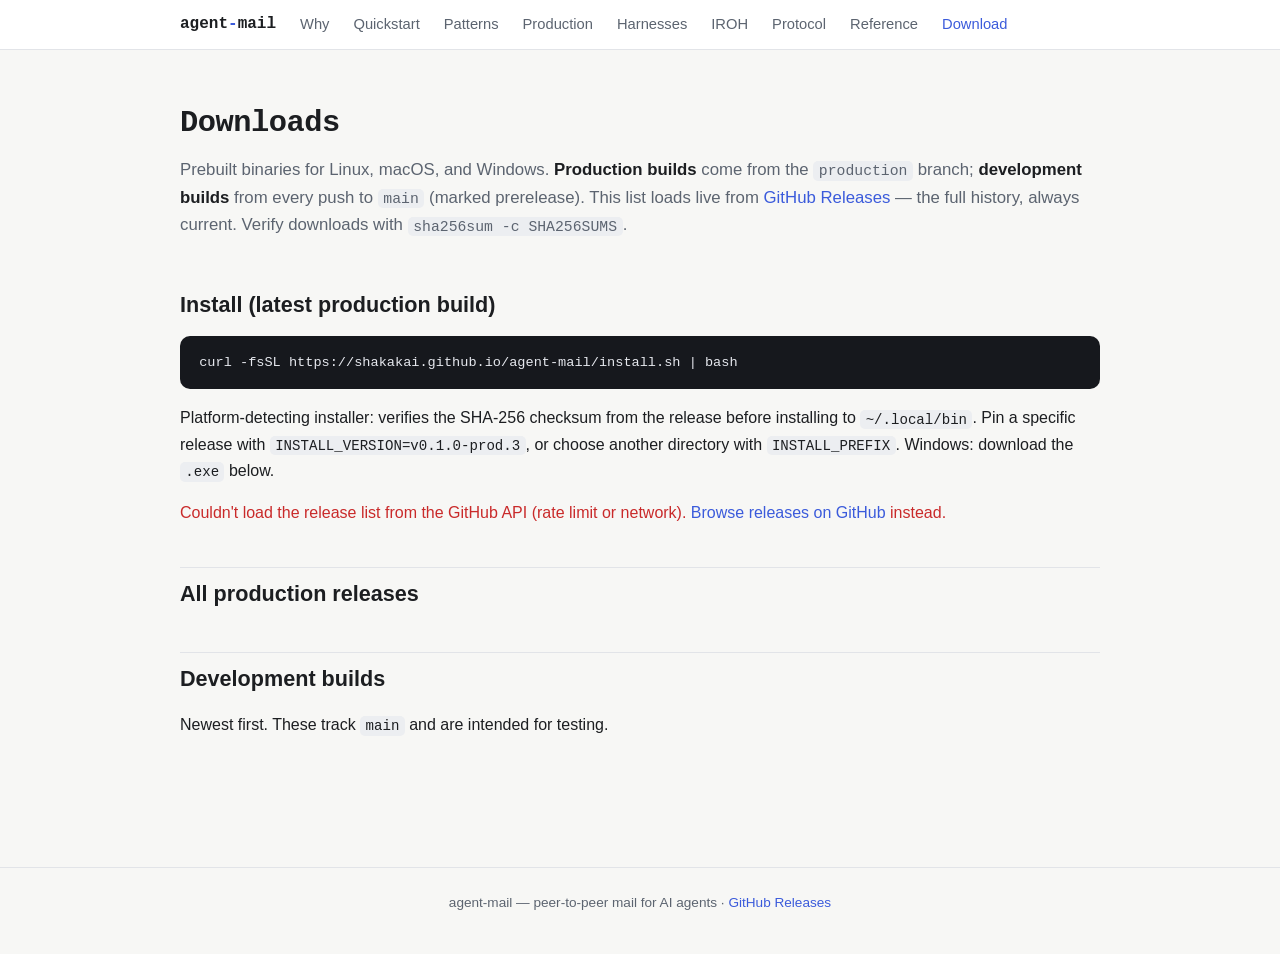
==== docs/downloads.html @ 26a56e7c "Copy-to-clipboard buttons on every code example Shared docs/site.js (no dependencies) injects a 'cop" ====
<!DOCTYPE html>
<html lang="en">
<head>
<meta charset="utf-8">
<meta name="viewport" content="width=device-width, initial-scale=1">
<title>Downloads — agent-mail</title>
<meta name="description" content="Download agent-mail binaries: production releases and development builds, full history, Linux macOS Windows.">
<link rel="stylesheet" href="style.css">
<style>
#latest-banner {
  background: var(--panel);
  border: 1px solid var(--border);
  border-left: 4px solid var(--ok);
  border-radius: 10px;
  padding: 1.1rem 1.3rem;
  margin: 1.5rem 0;
}
#latest-banner .tag { font-family: var(--mono); font-weight: 700; font-size: 1.1rem; }
#latest-banner .meta { color: var(--muted); font-size: 0.9rem; margin: 0.25rem 0 0.75rem; }
.asset-row { display: flex; flex-wrap: wrap; gap: 0.5rem; margin: 0.4rem 0 0; }
.asset-row a {
  font-family: var(--mono); font-size: 0.82rem;
  border: 1px solid var(--border); border-radius: 6px;
  padding: 0.3rem 0.7rem; background: var(--bg);
}
.asset-row a:hover { border-color: var(--accent); text-decoration: none; }
.release {
  background: var(--panel); border: 1px solid var(--border);
  border-radius: 10px; padding: 0.9rem 1.2rem; margin: 0.9rem 0;
}
.release .tag { font-family: var(--mono); font-weight: 600; }
.release .meta { color: var(--muted); font-size: 0.85rem; margin: 0.15rem 0 0.3rem; }
.badge {
  display: inline-block; font-size: 0.72rem; font-weight: 700;
  padding: 0.1rem 0.5rem; border-radius: 10px; margin-left: 0.5rem;
  vertical-align: middle;
}
.badge.prod { background: #d3f9d8; color: var(--ok); }
.badge.dev { background: #fff3bf; color: #b8860b; }
#load-error { color: var(--bad); }
.spinner { color: var(--muted); }
</style>
</head>
<body>

<nav class="site">
  <div class="wrap">
    <a class="brand" href="index.html">agent<span>-</span>mail</a>
    <a class="navlink" href="index.html">Why</a>
    <a class="navlink" href="quickstart.html">Quickstart</a>
    <a class="navlink" href="patterns.html">Patterns</a>
    <a class="navlink" href="production.html">Production</a>
    <a class="navlink" href="integrations.html">Harnesses</a>
    <a class="navlink" href="iroh.html">IROH</a>
    <a class="navlink" href="protocol.html">Protocol</a>
    <a class="navlink" href="reference.html">Reference</a>
    <a class="navlink active" href="downloads.html">Download</a>
  </div>
</nav>

<main>
  <h1 class="page">Downloads</h1>
  <p class="subtitle">
    Prebuilt binaries for Linux, macOS, and Windows. <strong>Production builds</strong>
    come from the <code>production</code> branch; <strong>development builds</strong> from
    every push to <code>main</code> (marked prerelease). This list loads live from
    <a href="https://github.com/Shakakai/agent-mail/releases">GitHub Releases</a> — the full
    history, always current. Verify downloads with <code>sha256sum -c SHA256SUMS</code>.
  </p>

  <h2>Install (latest production build)</h2>
  <pre><code>curl -fsSL https://shakakai.github.io/agent-mail/install.sh | bash</code></pre>
  <p>Platform-detecting installer: verifies the SHA-256 checksum from the release before
    installing to <code>~/.local/bin</code>. Pin a specific release with
    <code>INSTALL_VERSION=v0.1.0-prod.3</code>, or choose another directory with
    <code>INSTALL_PREFIX</code>. Windows: download the <code>.exe</code> below.</p>

  <div id="latest-banner" hidden>
    <span class="label" style="color: var(--ok); font-weight:700; font-size:0.8rem; text-transform:uppercase; letter-spacing:0.06em;">Latest production build</span>
    <div class="tag" id="latest-tag"></div>
    <div class="meta" id="latest-meta"></div>
    <div class="asset-row" id="latest-assets"></div>
  </div>

  <p id="status" class="spinner">Loading releases…</p>
  <p id="load-error" hidden>
    Couldn't load the release list from the GitHub API (rate limit or network).
    <a href="https://github.com/Shakakai/agent-mail/releases">Browse releases on GitHub</a> instead.
  </p>

  <h2>All production releases</h2>
  <div id="prod-list"></div>

  <h2>Development builds</h2>
  <p>Newest first. These track <code>main</code> and are intended for testing.</p>
  <div id="dev-list"></div>
</main>

<footer class="site">
  agent-mail — peer-to-peer mail for AI agents ·
  <a href="https://github.com/Shakakai/agent-mail/releases">GitHub Releases</a>
</footer>

<script>
const REPO = "Shakakai/agent-mail";
const ASSET_LABEL = {
  "x86_64-unknown-linux-gnu": "Linux x86_64",
  "aarch64-unknown-linux-gnu": "Linux arm64",
  "x86_64-apple-darwin": "macOS Intel",
  "aarch64-apple-darwin": "macOS Apple Silicon",
  "x86_64-pc-windows-msvc": "Windows x64",
};

function friendlyName(asset) {
  const m = asset.name.match(/agent-mail-v[^-]+-[^.]+\+?.*-(.+?)(\.exe)?$/);
  const target = asset.name.replace(/^agent-mail-/, "").replace(/\.exe$/, "");
  for (const key of Object.keys(ASSET_LABEL)) {
    if (target.endsWith(key)) return ASSET_LABEL[key];
  }
  return asset.name.endsWith(".exe") ? "Windows" : target;
}

function assetLinks(release) {
  return release.assets
    .filter(a => a.name !== "SHA256SUMS")
    .map(a => `<a href="${a.browser_download_url}">${friendlyName(a)}</a>`)
    .join(" ");
}

function releaseCard(r, kind) {
  const when = new Date(r.published_at).toLocaleDateString(undefined,
    { year: "numeric", month: "short", day: "numeric" });
  return `<div class="release">
    <div><span class="tag">${r.tag_name}</span>
      <span class="badge ${kind}">${kind === "prod" ? "production" : "development"}</span></div>
    <div class="meta">published ${when} · commit
      <a href="https://github.com/${REPO}/commit/${r.target_commitish}">${String(r.target_commitish).slice(0, 7)}</a>
      · <a href="${r.html_url}">release notes</a></div>
    <div class="asset-row">${assetLinks(r)}
      <a href="${r.assets.find(a => a.name === "SHA256SUMS")?.browser_download_url ?? r.html_url}">SHA256SUMS</a>
    </div>
  </div>`;
}

async function load() {
  const res = await fetch(`https://api.github.com/repos/${REPO}/releases?per_page=100`);
  if (!res.ok) throw new Error("GitHub API " + res.status);
  const releases = await res.json();
  if (!releases.length) throw new Error("no releases yet");
  const prod = releases.filter(r => !r.prerelease);
  const dev = releases.filter(r => r.prerelease);

  const latest = prod[0];
  if (latest) {
    document.getElementById("latest-tag").textContent = latest.tag_name;
    document.getElementById("latest-meta").innerHTML =
      `published ${new Date(latest.published_at).toLocaleString()} · ` +
      `<a href="${latest.html_url}">release notes</a>`;
    document.getElementById("latest-assets").innerHTML = assetLinks(latest) +
      ` <a href="${latest.assets.find(a => a.name === "SHA256SUMS")?.browser_download_url ?? latest.html_url}">SHA256SUMS</a>`;
    document.getElementById("latest-banner").hidden = false;
  }

  document.getElementById("prod-list").innerHTML = prod.length
    ? prod.map(r => releaseCard(r, "prod")).join("")
    : "<p>No production releases yet — the first one appears when the <code>production</code> branch is pushed.</p>";
  document.getElementById("dev-list").innerHTML = dev.length
    ? dev.map(r => releaseCard(r, "dev")).join("")
    : "<p>No development builds yet.</p>";
  document.getElementById("status").hidden = true;
}

load().catch(() => {
  document.getElementById("status").hidden = true;
  document.getElementById("load-error").hidden = false;
});
</script>

<script src="site.js" defer></script>

</body>
</html>
---- docs/style.css ----
/* agent-mail docs — shared stylesheet (no build step, no JS required) */
:root {
  --bg: #f7f7f5;
  --panel: #ffffff;
  --ink: #1c1e21;
  --muted: #5c6470;
  --accent: #3b5bdb;
  --accent-dark: #2f49b0;
  --code-bg: #16181d;
  --code-ink: #e6e8ee;
  --border: #e2e4e8;
  --ok: #2b8a3e;
  --warn: #e08e0b;
  --bad: #c92a2a;
  --mono: ui-monospace, "SF Mono", SFMono-Regular, Menlo, Consolas, monospace;
  --sans: -apple-system, BlinkMacSystemFont, "Segoe UI", Roboto, Helvetica, Arial, sans-serif;
}
* { box-sizing: border-box; }
html { scroll-behavior: smooth; }
body {
  margin: 0;
  background: var(--bg);
  color: var(--ink);
  font-family: var(--sans);
  line-height: 1.65;
  font-size: 16px;
}
a { color: var(--accent); text-decoration: none; }
a:hover { text-decoration: underline; }

/* Top navigation */
nav.site {
  background: var(--panel);
  border-bottom: 1px solid var(--border);
  position: sticky;
  top: 0;
  z-index: 10;
}
nav.site .wrap {
  max-width: 960px;
  margin: 0 auto;
  padding: 0.7rem 1.25rem;
  display: flex;
  align-items: center;
  gap: 1.5rem;
  flex-wrap: wrap;
}
nav.site .brand {
  font-weight: 700;
  font-family: var(--mono);
  color: var(--ink);
}
nav.site .brand span { color: var(--accent); }
nav.site a.navlink {
  color: var(--muted);
  font-size: 0.92rem;
  font-weight: 500;
}
nav.site a.navlink:hover { color: var(--ink); text-decoration: none; }
nav.site a.navlink.active { color: var(--accent); }

main { max-width: 960px; margin: 0 auto; padding: 2rem 1.25rem 4rem; }

/* Hero (landing) */
.hero { padding: 3rem 0 2rem; }
.hero h1 {
  font-size: 2.4rem;
  line-height: 1.15;
  margin: 0 0 1rem;
  font-family: var(--mono);
  letter-spacing: -0.5px;
}
.hero p.lede { font-size: 1.2rem; color: var(--muted); max-width: 42em; margin: 0 0 1.75rem; }
.cta-row { display: flex; gap: 0.75rem; flex-wrap: wrap; }
a.cta {
  display: inline-block;
  padding: 0.6rem 1.2rem;
  border-radius: 8px;
  font-weight: 600;
  font-size: 0.95rem;
}
a.cta.primary { background: var(--accent); color: #fff; }
a.cta.primary:hover { background: var(--accent-dark); text-decoration: none; }
a.cta.secondary { border: 1px solid var(--border); color: var(--ink); background: var(--panel); }
a.cta.secondary:hover { border-color: var(--accent); text-decoration: none; }

h1.page { font-family: var(--mono); font-size: 1.9rem; margin: 1rem 0 0.5rem; letter-spacing: -0.5px; }
p.subtitle { color: var(--muted); font-size: 1.05rem; margin-top: 0; }

h2 {
  font-size: 1.35rem;
  margin: 2.5rem 0 0.75rem;
  padding-top: 0.5rem;
  border-top: 1px solid var(--border);
}
h2:first-of-type { border-top: none; }
h3 { font-size: 1.08rem; margin: 1.75rem 0 0.5rem; }
h4 { font-size: 1rem; margin: 1.25rem 0 0.4rem; }

p, li { color: var(--ink); }
li { margin: 0.3rem 0; }
ul, ol { padding-left: 1.4rem; }
strong { color: var(--ink); }

/* Code */
code {
  font-family: var(--mono);
  font-size: 0.88em;
  background: #eceef1;
  padding: 0.12em 0.38em;
  border-radius: 5px;
}
pre {
  background: var(--code-bg);
  color: var(--code-ink);
  padding: 1rem 1.2rem;
  border-radius: 10px;
  overflow-x: auto;
  font-size: 0.85rem;
  line-height: 1.55;
  position: relative;
}
pre code { background: none; padding: 0; color: inherit; font-size: inherit; }

/* Copy-to-clipboard button injected by site.js on every pre block. */
.copy-btn {
  position: absolute;
  top: 0.45rem;
  right: 0.45rem;
  font-family: var(--mono);
  font-size: 0.72rem;
  line-height: 1.4;
  padding: 0.15rem 0.6rem;
  border-radius: 6px;
  border: 1px solid #3a4150;
  background: #232936;
  color: #aeb8cc;
  cursor: pointer;
  opacity: 0;
  transition: opacity 0.15s ease, background 0.15s ease, color 0.15s ease;
}
pre:hover .copy-btn, .copy-btn:focus { opacity: 1; }
.copy-btn:hover { background: #2e3546; color: #e6e8ee; }
.copy-btn.copied { background: var(--ok); border-color: var(--ok); color: #fff; opacity: 1; }
pre.diagram .copy-btn {
  background: var(--panel);
  border-color: var(--border);
  color: var(--muted);
}
pre.diagram .copy-btn.copied { background: var(--ok); border-color: var(--ok); color: #fff; }

/* Callouts */
.callout {
  border-left: 4px solid var(--accent);
  background: var(--panel);
  padding: 0.8rem 1.1rem;
  border-radius: 0 8px 8px 0;
  margin: 1.25rem 0;
}
.callout p { margin: 0.25rem 0; }
.callout .label {
  font-weight: 700;
  font-size: 0.8rem;
  text-transform: uppercase;
  letter-spacing: 0.06em;
  color: var(--accent);
}
.callout.tip { border-color: var(--ok); } .callout.tip .label { color: var(--ok); }
.callout.warn { border-color: var(--warn); } .callout.warn .label { color: var(--warn); }
.callout.danger { border-color: var(--bad); } .callout.danger .label { color: var(--bad); }

/* Tables */
table {
  width: 100%;
  border-collapse: collapse;
  margin: 1.25rem 0;
  font-size: 0.92rem;
  background: var(--panel);
  border: 1px solid var(--border);
  border-radius: 8px;
  overflow: hidden;
}
th {
  text-align: left;
  padding: 0.55rem 0.8rem;
  background: #eef0f3;
  font-size: 0.82rem;
  text-transform: uppercase;
  letter-spacing: 0.04em;
  color: var(--muted);
}
td { padding: 0.55rem 0.8rem; border-top: 1px solid var(--border); vertical-align: top; }
td code { white-space: nowrap; }

/* ASCII diagram */
pre.diagram { background: var(--panel); color: var(--ink); border: 1px solid var(--border); font-size: 0.8rem; }

/* Step blocks for quickstart */
.step {
  background: var(--panel);
  border: 1px solid var(--border);
  border-radius: 10px;
  padding: 1.1rem 1.3rem;
  margin: 1.25rem 0;
}
.step .num {
  display: inline-block;
  font-family: var(--mono);
  font-weight: 700;
  color: #fff;
  background: var(--accent);
  border-radius: 50%;
  width: 1.6rem;
  height: 1.6rem;
  line-height: 1.6rem;
  text-align: center;
  font-size: 0.9rem;
  margin-right: 0.5rem;
}
.step h3 { margin-top: 0.25rem; }

/* Footer */
footer.site {
  border-top: 1px solid var(--border);
  margin-top: 3rem;
  padding: 1.5rem 1.25rem 2.5rem;
  text-align: center;
  color: var(--muted);
  font-size: 0.85rem;
}
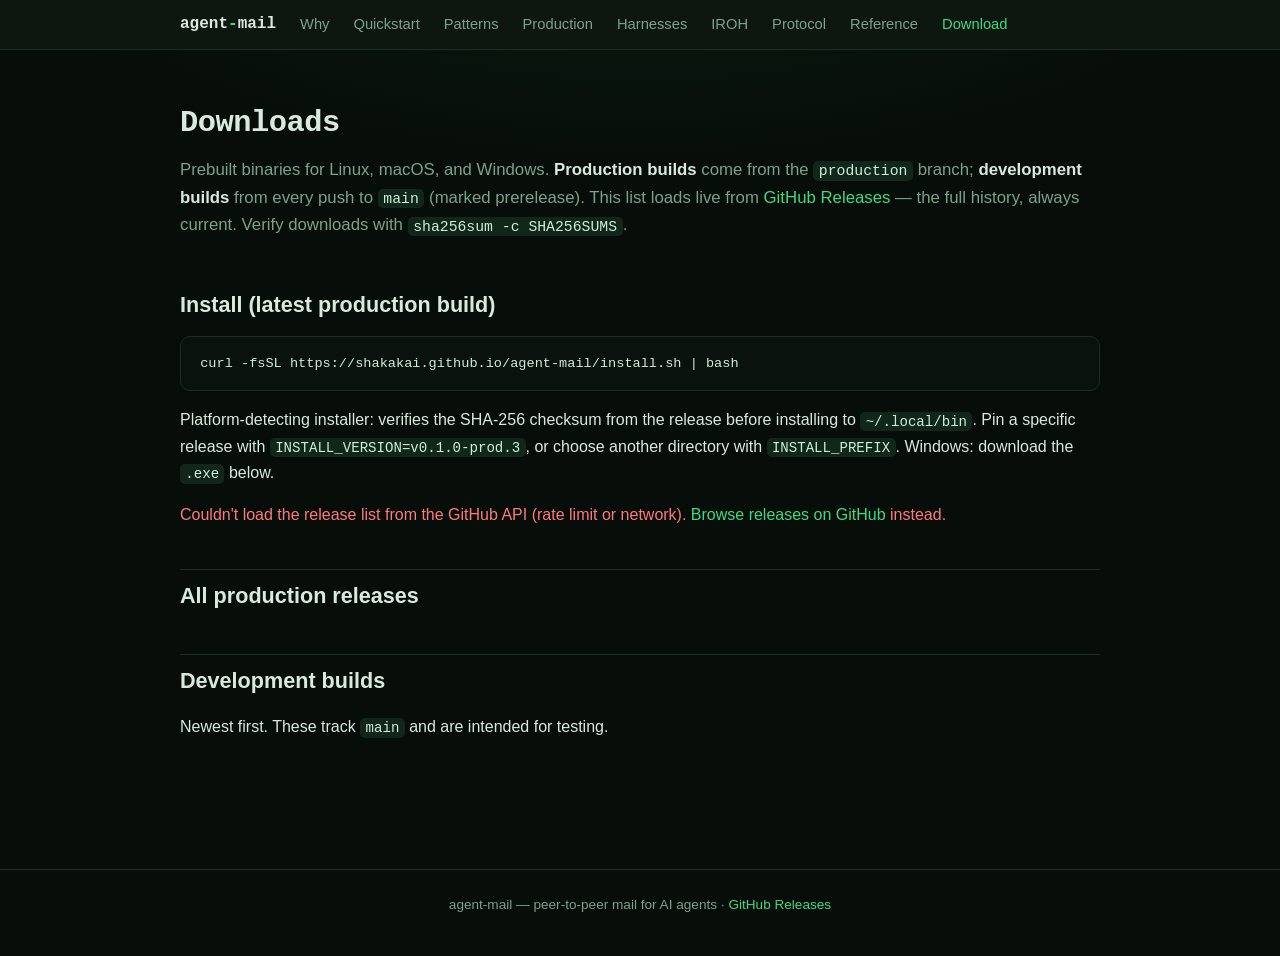
==== commit bdccba64: "Dark phosphor theme site-wide; mesh banner moved beneath the title Theme: the whole site now grows o" ====
--- a/docs/downloads.html
+++ b/docs/downloads.html
@@ -5,12 +5,13 @@
 <meta name="viewport" content="width=device-width, initial-scale=1">
 <title>Downloads — agent-mail</title>
 <meta name="description" content="Download agent-mail binaries: production releases and development builds, full history, Linux macOS Windows.">
-<link rel="stylesheet" href="style.css">
+<link rel="stylesheet" href="style.css?v=5">
 <style>
 #latest-banner {
   background: var(--panel);
   border: 1px solid var(--border);
   border-left: 4px solid var(--ok);
+  box-shadow: 0 0 24px rgba(61, 220, 132, 0.08);
   border-radius: 10px;
   padding: 1.1rem 1.3rem;
   margin: 1.5rem 0;
@@ -35,8 +36,8 @@
   padding: 0.1rem 0.5rem; border-radius: 10px; margin-left: 0.5rem;
   vertical-align: middle;
 }
-.badge.prod { background: #d3f9d8; color: var(--ok); }
-.badge.dev { background: #fff3bf; color: #b8860b; }
+.badge.prod { background: #123f27; color: #7dffab; }
+.badge.dev { background: #4a3a10; color: #ffd76e; }
 #load-error { color: var(--bad); }
 .spinner { color: var(--muted); }
 </style>
@@ -176,7 +177,7 @@
 });
 </script>
 
-<script src="site.js" defer></script>
+<script src="site.js?v=5" defer></script>
 
 </body>
 </html>
--- a/docs/style.css
+++ b/docs/style.css
@@ -1,17 +1,17 @@
 /* agent-mail docs — shared stylesheet (no build step, no JS required) */
 :root {
-  --bg: #f7f7f5;
-  --panel: #ffffff;
-  --ink: #1c1e21;
-  --muted: #5c6470;
-  --accent: #3b5bdb;
-  --accent-dark: #2f49b0;
-  --code-bg: #16181d;
-  --code-ink: #e6e8ee;
-  --border: #e2e4e8;
-  --ok: #2b8a3e;
-  --warn: #e08e0b;
-  --bad: #c92a2a;
+  --bg: #070d09;
+  --panel: #0d1710;
+  --ink: #d9e9de;
+  --muted: #7ba28a;
+  --accent: #3ddc84;
+  --accent-dark: #2aa15a;
+  --code-bg: #0a120d;
+  --code-ink: #cdeeda;
+  --border: #1d2f24;
+  --ok: #3ddc84;
+  --warn: #ffd76e;
+  --bad: #ff7a7a;
   --mono: ui-monospace, "SF Mono", SFMono-Regular, Menlo, Consolas, monospace;
   --sans: -apple-system, BlinkMacSystemFont, "Segoe UI", Roboto, Helvetica, Arial, sans-serif;
 }
@@ -19,12 +19,15 @@
 html { scroll-behavior: smooth; }
 body {
   margin: 0;
-  background: var(--bg);
+  background:
+    radial-gradient(1100px 420px at 50% -8%, rgba(61, 220, 132, 0.07), transparent 60%),
+    var(--bg);
   color: var(--ink);
   font-family: var(--sans);
   line-height: 1.65;
   font-size: 16px;
 }
+::selection { background: rgba(61, 220, 132, 0.28); }
 a { color: var(--accent); text-decoration: none; }
 a:hover { text-decoration: underline; }
 
@@ -106,13 +109,15 @@
 code {
   font-family: var(--mono);
   font-size: 0.88em;
-  background: #eceef1;
+  background: #12271b;
+  color: var(--code-ink);
   padding: 0.12em 0.38em;
   border-radius: 5px;
 }
 pre {
   background: var(--code-bg);
   color: var(--code-ink);
+  border: 1px solid var(--border);
   padding: 1rem 1.2rem;
   border-radius: 10px;
   overflow-x: auto;
@@ -183,7 +188,7 @@
 th {
   text-align: left;
   padding: 0.55rem 0.8rem;
-  background: #eef0f3;
+  background: #12271b;
   font-size: 0.82rem;
   text-transform: uppercase;
   letter-spacing: 0.04em;
@@ -228,3 +233,72 @@
   color: var(--muted);
   font-size: 0.85rem;
 }
+
+/* ---- homepage mesh banner: retro phosphor network visualization ---- */
+.mesh-banner {
+  position: relative;
+  background: #070d09;
+  border: 1px solid #1d2b22;
+  border-radius: 12px;
+  overflow: hidden;
+  margin: 1.5rem 0 0.5rem;
+  animation: mesh-flicker 6s infinite;
+}
+.mesh { display: block; width: 100%; height: auto; }
+.scanlines {
+  position: absolute;
+  inset: 0;
+  pointer-events: none;
+  background: repeating-linear-gradient(
+    0deg, rgba(0, 0, 0, 0.22) 0 1px, transparent 1px 3px);
+  mix-blend-mode: multiply;
+}
+@keyframes mesh-flicker {
+  0%, 100% { opacity: 1; }
+  92% { opacity: 1; }
+  93% { opacity: 0.96; }
+  94% { opacity: 1; }
+  97% { opacity: 0.98; }
+  98% { opacity: 1; }
+}
+.mesh .links use {
+  stroke: #1e4d32;
+  stroke-width: 1.3;
+  stroke-dasharray: 5 7;
+  opacity: 0.85;
+}
+.mesh .nodes rect {
+  fill: #0c1f13;
+  stroke: #3ddc84;
+  stroke-width: 1.2;
+  filter: drop-shadow(0 0 4px rgba(61, 220, 132, 0.45));
+}
+.mesh .nodes rect.human {
+  stroke: #ffd76e;
+  filter: drop-shadow(0 0 4px rgba(255, 215, 110, 0.45));
+}
+.mesh .nodes text {
+  font-family: var(--mono);
+  font-size: 11px;
+  letter-spacing: 0.08em;
+  fill: #6fe3a0;
+}
+.mesh .nodes text.human-t { fill: #ffd76e; }
+.mesh .nodes text.nid { font-size: 8.5px; fill: #3f7d58; letter-spacing: 0.04em; }
+.mesh .packets use { filter: drop-shadow(0 0 5px rgba(125, 255, 171, 0.9)); }
+.mesh .hud text {
+  font-family: var(--mono);
+  font-size: 11px;
+  letter-spacing: 0.1em;
+  fill: #4fbf7e;
+}
+.mesh .hud .hud-title { font-size: 13px; font-weight: 700; fill: #7dffab; }
+.mesh .hud .hud-dim { fill: #35684a; font-size: 10px; }
+.mesh .hud .blink { animation: mesh-blink 1.6s steps(2, start) infinite; }
+@keyframes mesh-blink { 50% { opacity: 0.15; } }
+
+@media (prefers-reduced-motion: reduce) {
+  .mesh-banner { animation: none; }
+  .mesh .packets, .mesh .pulse { display: none; }
+  .scanlines { background: none; }
+}
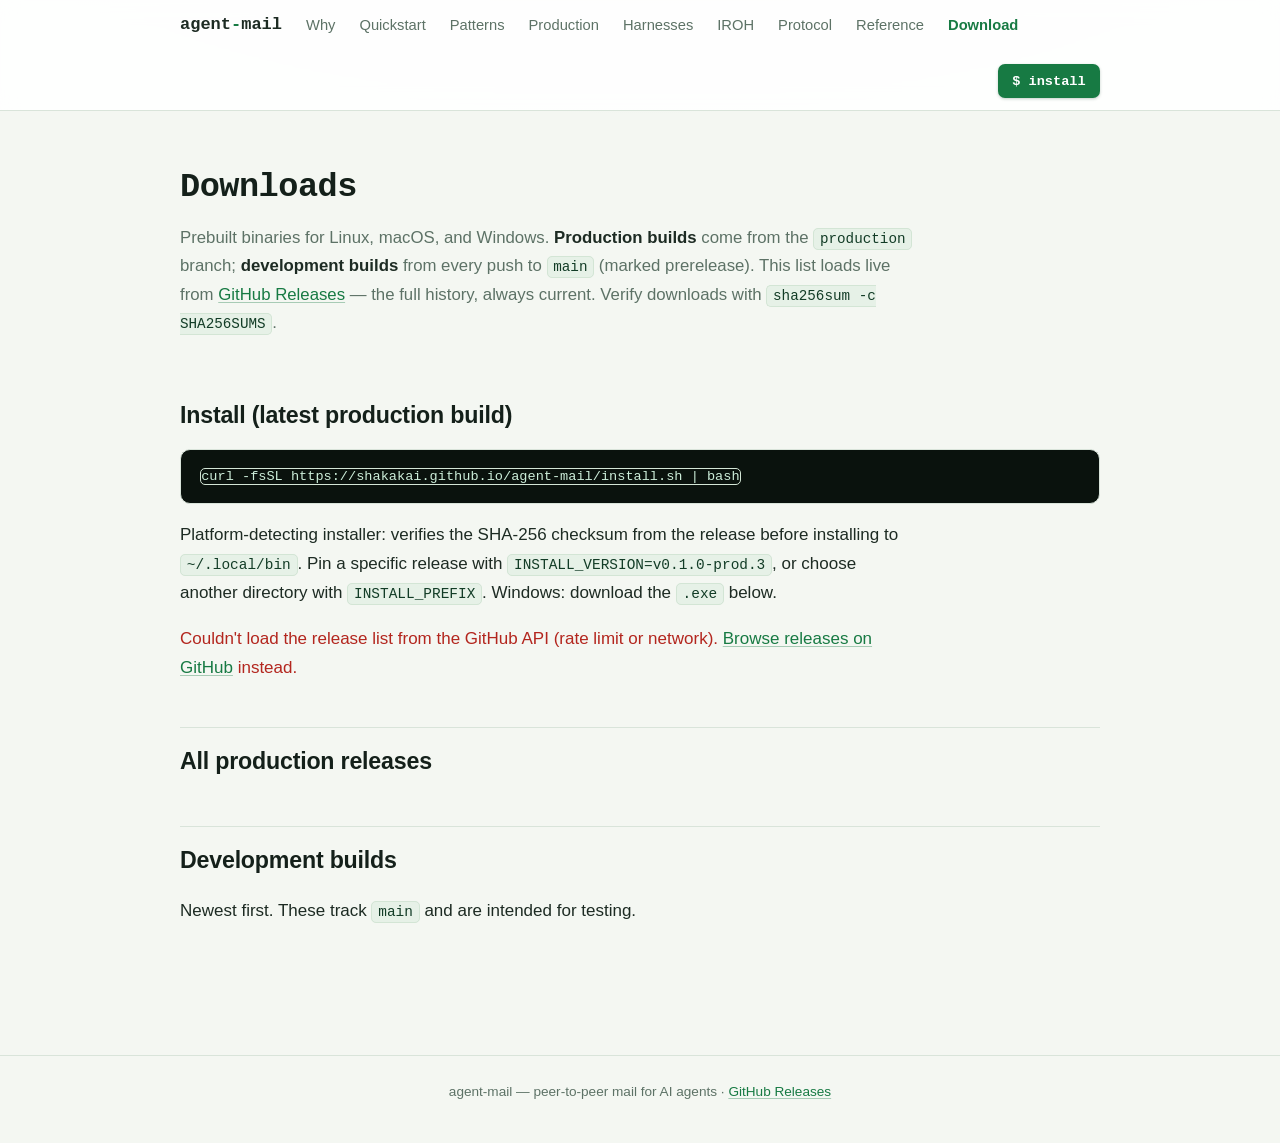
==== commit 9d1dd559: "Design overhaul: phosphor-on-paper theme, typography and CTA review Theme (seamless with the homepag" ====
--- a/docs/downloads.html
+++ b/docs/downloads.html
@@ -5,13 +5,13 @@
 <meta name="viewport" content="width=device-width, initial-scale=1">
 <title>Downloads — agent-mail</title>
 <meta name="description" content="Download agent-mail binaries: production releases and development builds, full history, Linux macOS Windows.">
-<link rel="stylesheet" href="style.css?v=5">
+<link rel="stylesheet" href="style.css?v=6">
 <style>
 #latest-banner {
   background: var(--panel);
   border: 1px solid var(--border);
   border-left: 4px solid var(--ok);
-  box-shadow: 0 0 24px rgba(61, 220, 132, 0.08);
+  box-shadow: 0 4px 18px rgba(15, 60, 35, 0.08);
   border-radius: 10px;
   padding: 1.1rem 1.3rem;
   margin: 1.5rem 0;
@@ -36,8 +36,8 @@
   padding: 0.1rem 0.5rem; border-radius: 10px; margin-left: 0.5rem;
   vertical-align: middle;
 }
-.badge.prod { background: #123f27; color: #7dffab; }
-.badge.dev { background: #4a3a10; color: #ffd76e; }
+.badge.prod { background: #d9f2e3; color: #14703c; }
+.badge.dev { background: #faeed0; color: #8a6100; }
 #load-error { color: var(--bad); }
 .spinner { color: var(--muted); }
 </style>
@@ -56,6 +56,7 @@
     <a class="navlink" href="protocol.html">Protocol</a>
     <a class="navlink" href="reference.html">Reference</a>
     <a class="navlink active" href="downloads.html">Download</a>
+    <a class="nav-cta" href="quickstart.html">$ install</a>
   </div>
 </nav>
 
@@ -177,7 +178,7 @@
 });
 </script>
 
-<script src="site.js?v=5" defer></script>
+<script src="site.js?v=6" defer></script>
 
 </body>
 </html>
--- a/docs/style.css
+++ b/docs/style.css
@@ -1,39 +1,53 @@
 /* agent-mail docs — shared stylesheet (no build step, no JS required) */
 :root {
-  --bg: #070d09;
-  --panel: #0d1710;
-  --ink: #d9e9de;
-  --muted: #7ba28a;
-  --accent: #3ddc84;
-  --accent-dark: #2aa15a;
+  --bg: #f4f7f2;
+  --panel: #ffffff;
+  --ink: #1d2b23;
+  --muted: #5d7266;
+  --accent: #177a43;
+  --accent-dark: #0f6134;
+  --neon: #3ddc84;
   --code-bg: #0a120d;
   --code-ink: #cdeeda;
-  --border: #1d2f24;
-  --ok: #3ddc84;
-  --warn: #ffd76e;
-  --bad: #ff7a7a;
+  --border: #d9e4da;
+  --ok: #177a43;
+  --warn: #96650a;
+  --bad: #b3261e;
   --mono: ui-monospace, "SF Mono", SFMono-Regular, Menlo, Consolas, monospace;
-  --sans: -apple-system, BlinkMacSystemFont, "Segoe UI", Roboto, Helvetica, Arial, sans-serif;
+  --sans: -apple-system, BlinkMacSystemFont, "Segoe UI", Roboto, "Helvetica Neue", Arial, sans-serif;
 }
 * { box-sizing: border-box; }
 html { scroll-behavior: smooth; }
 body {
   margin: 0;
   background:
-    radial-gradient(1100px 420px at 50% -8%, rgba(61, 220, 132, 0.07), transparent 60%),
+    radial-gradient(1100px 380px at 50% -10%, rgba(23, 122, 67, 0.06), transparent 62%),
     var(--bg);
   color: var(--ink);
   font-family: var(--sans);
-  line-height: 1.65;
-  font-size: 16px;
-}
-::selection { background: rgba(61, 220, 132, 0.28); }
+  line-height: 1.7;
+  font-size: 17px;
+}
+::selection { background: rgba(23, 122, 67, 0.2); }
 a { color: var(--accent); text-decoration: none; }
 a:hover { text-decoration: underline; }
+/* Reading measure: prose stays around 70-75 characters per line. */
+main p, main li, .callout p { max-width: 46rem; }
+/* Prose links get real underlines (subtle, brighter on hover). */
+main p a, main li a, .callout a, footer.site a {
+  text-decoration: underline;
+  text-underline-offset: 2px;
+  text-decoration-color: rgba(23, 122, 67, 0.35);
+}
+main p a:hover, main li a:hover, .callout a:hover, footer.site a:hover {
+  text-decoration-color: var(--accent);
+}
 
 /* Top navigation */
 nav.site {
-  background: var(--panel);
+  background: rgba(255, 255, 255, 0.9);
+  backdrop-filter: blur(10px);
+  -webkit-backdrop-filter: blur(10px);
   border-bottom: 1px solid var(--border);
   position: sticky;
   top: 0;
@@ -61,19 +75,36 @@
 }
 nav.site a.navlink:hover { color: var(--ink); text-decoration: none; }
 nav.site a.navlink.active { color: var(--accent); }
+nav.site a.navlink.active { color: var(--accent); font-weight: 600; }
+nav.site .nav-cta {
+  margin-left: auto;
+  font-family: var(--mono);
+  font-size: 0.85rem;
+  font-weight: 700;
+  background: var(--accent);
+  color: #fff;
+  padding: 0.35rem 0.9rem;
+  border-radius: 7px;
+  box-shadow: 0 1px 3px rgba(15, 60, 35, 0.25);
+}
+nav.site .nav-cta:hover {
+  background: var(--accent-dark);
+  text-decoration: none;
+}
 
 main { max-width: 960px; margin: 0 auto; padding: 2rem 1.25rem 4rem; }
 
 /* Hero (landing) */
-.hero { padding: 3rem 0 2rem; }
+.hero { padding: 2.5rem 0 1.5rem; }
 .hero h1 {
-  font-size: 2.4rem;
-  line-height: 1.15;
-  margin: 0 0 1rem;
-  font-family: var(--mono);
-  letter-spacing: -0.5px;
-}
-.hero p.lede { font-size: 1.2rem; color: var(--muted); max-width: 42em; margin: 0 0 1.75rem; }
+  font-size: 2.6rem;
+  line-height: 1.12;
+  margin: 0 0 1.1rem;
+  font-family: var(--mono);
+  letter-spacing: -1px;
+  color: #14201a;
+}
+.hero p.lede { font-size: 1.22rem; color: var(--muted); max-width: 40em; margin: 0 0 1.75rem; }
 .cta-row { display: flex; gap: 0.75rem; flex-wrap: wrap; }
 a.cta {
   display: inline-block;
@@ -87,17 +118,20 @@
 a.cta.secondary { border: 1px solid var(--border); color: var(--ink); background: var(--panel); }
 a.cta.secondary:hover { border-color: var(--accent); text-decoration: none; }
 
-h1.page { font-family: var(--mono); font-size: 1.9rem; margin: 1rem 0 0.5rem; letter-spacing: -0.5px; }
+h1.page { font-family: var(--mono); font-size: 2.1rem; margin: 1rem 0 0.5rem; letter-spacing: -0.5px; color: #14201a; }
 p.subtitle { color: var(--muted); font-size: 1.05rem; margin-top: 0; }
 
 h2 {
-  font-size: 1.35rem;
-  margin: 2.5rem 0 0.75rem;
-  padding-top: 0.5rem;
+  font-size: 1.45rem;
+  font-weight: 700;
+  margin: 2.75rem 0 0.8rem;
+  padding-top: 0.9rem;
   border-top: 1px solid var(--border);
+  color: #14201a;
+  letter-spacing: -0.2px;
 }
 h2:first-of-type { border-top: none; }
-h3 { font-size: 1.08rem; margin: 1.75rem 0 0.5rem; }
+h3 { font-size: 1.16rem; font-weight: 650; margin: 1.9rem 0 0.5rem; color: #14201a; }
 h4 { font-size: 1rem; margin: 1.25rem 0 0.4rem; }
 
 p, li { color: var(--ink); }
@@ -108,11 +142,12 @@
 /* Code */
 code {
   font-family: var(--mono);
-  font-size: 0.88em;
-  background: #12271b;
-  color: var(--code-ink);
-  padding: 0.12em 0.38em;
+  font-size: 0.85em;
+  background: #e6f1e7;
+  color: #123c26;
+  padding: 0.14em 0.4em;
   border-radius: 5px;
+  border: 1px solid #d3e5d5;
 }
 pre {
   background: var(--code-bg);
@@ -157,10 +192,10 @@
 /* Callouts */
 .callout {
   border-left: 4px solid var(--accent);
-  background: var(--panel);
-  padding: 0.8rem 1.1rem;
+  background: #ecf5ee;
+  padding: 0.85rem 1.15rem;
   border-radius: 0 8px 8px 0;
-  margin: 1.25rem 0;
+  margin: 1.4rem 0;
 }
 .callout p { margin: 0.25rem 0; }
 .callout .label {
@@ -170,9 +205,12 @@
   letter-spacing: 0.06em;
   color: var(--accent);
 }
-.callout.tip { border-color: var(--ok); } .callout.tip .label { color: var(--ok); }
-.callout.warn { border-color: var(--warn); } .callout.warn .label { color: var(--warn); }
-.callout.danger { border-color: var(--bad); } .callout.danger .label { color: var(--bad); }
+.callout.tip { border-color: var(--ok); background: #e8f5ec; }
+.callout.tip .label { color: var(--ok); }
+.callout.warn { border-color: var(--warn); background: #fdf4dd; }
+.callout.warn .label { color: var(--warn); }
+.callout.danger { border-color: var(--bad); background: #fdeeee; }
+.callout.danger .label { color: var(--bad); }
 
 /* Tables */
 table {
@@ -188,11 +226,11 @@
 th {
   text-align: left;
   padding: 0.55rem 0.8rem;
-  background: #12271b;
-  font-size: 0.82rem;
+  background: #e9f2ea;
+  font-size: 0.8rem;
   text-transform: uppercase;
-  letter-spacing: 0.04em;
-  color: var(--muted);
+  letter-spacing: 0.05em;
+  color: #47614f;
 }
 td { padding: 0.55rem 0.8rem; border-top: 1px solid var(--border); vertical-align: top; }
 td code { white-space: nowrap; }
@@ -238,10 +276,13 @@
 .mesh-banner {
   position: relative;
   background: #070d09;
-  border: 1px solid #1d2b22;
+  border: 1px solid #24482f;
   border-radius: 12px;
   overflow: hidden;
-  margin: 1.5rem 0 0.5rem;
+  margin: 2rem 0 0.5rem;
+  box-shadow:
+    0 0 0 1px rgba(61, 220, 132, 0.12),
+    0 10px 40px rgba(10, 45, 25, 0.35);
   animation: mesh-flicker 6s infinite;
 }
 .mesh { display: block; width: 100%; height: auto; }
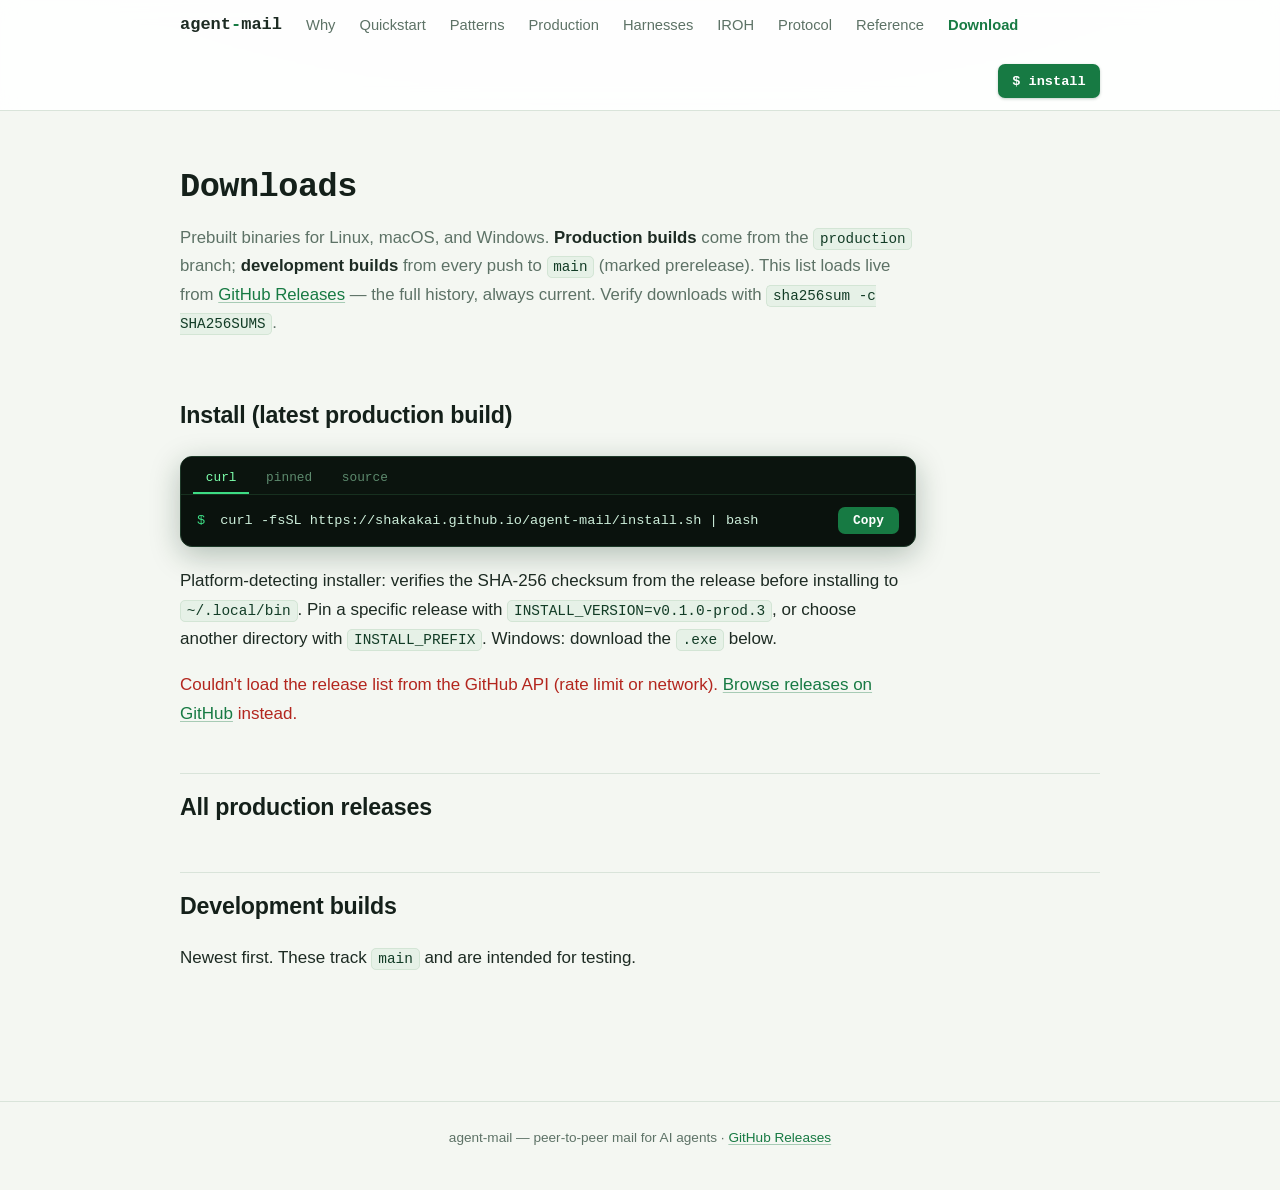
==== commit 028f004f: "Tabbed install box (pi.dev-inspired) on hero, quickstart, downloads Install switcher component with " ====
--- a/docs/downloads.html
+++ b/docs/downloads.html
@@ -5,7 +5,7 @@
 <meta name="viewport" content="width=device-width, initial-scale=1">
 <title>Downloads — agent-mail</title>
 <meta name="description" content="Download agent-mail binaries: production releases and development builds, full history, Linux macOS Windows.">
-<link rel="stylesheet" href="style.css?v=6">
+<link rel="stylesheet" href="style.css?v=7">
 <style>
 #latest-banner {
   background: var(--panel);
@@ -71,7 +71,19 @@
   </p>
 
   <h2>Install (latest production build)</h2>
-  <pre><code>curl -fsSL https://shakakai.github.io/agent-mail/install.sh | bash</code></pre>
+<div class="install-box" data-install-switcher>
+      <div class="install-tabs" role="tablist" aria-label="Install method">
+        <button class="install-tab is-active" type="button" role="tab" aria-selected="true" data-install-tab="curl">curl</button>
+        <button class="install-tab" type="button" role="tab" aria-selected="false" data-install-tab="pin">pinned</button>
+        <button class="install-tab" type="button" role="tab" aria-selected="false" data-install-tab="source">source</button>
+      </div>
+      <div class="install-command-row">
+        <code class="shell-prompt" data-install-panel="curl"><span class="prefix">$</span> curl -fsSL https://shakakai.github.io/agent-mail/install.sh | bash</code>
+        <code class="shell-prompt" data-install-panel="pin" hidden><span class="prefix">$</span> curl -fsSL https://shakakai.github.io/agent-mail/install.sh | INSTALL_VERSION=<span data-latest-version>v0.1.0-prod.4</span> bash</code>
+        <code class="shell-prompt" data-install-panel="source" hidden><span class="prefix">$</span> git clone https://github.com/Shakakai/agent-mail && cargo build --release</code>
+        <button type="button" class="install-copy" data-install-copy>Copy</button>
+      </div>
+    </div>
   <p>Platform-detecting installer: verifies the SHA-256 checksum from the release before
     installing to <code>~/.local/bin</code>. Pin a specific release with
     <code>INSTALL_VERSION=v0.1.0-prod.3</code>, or choose another directory with
@@ -178,7 +190,7 @@
 });
 </script>
 
-<script src="site.js?v=6" defer></script>
+<script src="site.js?v=7" defer></script>
 
 </body>
 </html>
--- a/docs/style.css
+++ b/docs/style.css
@@ -343,3 +343,71 @@
   .mesh .packets, .mesh .pulse { display: none; }
   .scanlines { background: none; }
 }
+
+/* ---- tabbed install box (hero / quickstart / downloads) ---- */
+.install-box {
+  background: var(--code-bg);
+  border: 1px solid #1e3a29;
+  border-radius: 12px;
+  overflow: hidden;
+  box-shadow: 0 8px 30px rgba(10, 45, 25, 0.28);
+  margin: 1.25rem 0;
+  max-width: 46rem;
+}
+.install-tabs {
+  display: flex;
+  gap: 0.25rem;
+  padding: 0.45rem 0.75rem 0;
+  border-bottom: 1px solid #17301f;
+  background: #0b140e;
+}
+.install-tab {
+  font-family: var(--mono);
+  font-size: 0.8rem;
+  background: none;
+  border: none;
+  color: #5d8a6d;
+  padding: 0.4rem 0.8rem;
+  cursor: pointer;
+  border-bottom: 2px solid transparent;
+}
+.install-tab:hover { color: #9fe8bd; }
+.install-tab.is-active { color: #7dffab; border-bottom-color: var(--neon); }
+.install-command-row {
+  display: flex;
+  align-items: center;
+  gap: 0.75rem;
+  padding: 0.8rem 1rem;
+}
+code.shell-prompt {
+  flex: 1;
+  min-width: 0;
+  background: none;
+  border: none;
+  padding: 0;
+  color: var(--code-ink);
+  font-family: var(--mono);
+  font-size: 0.85rem;
+  white-space: nowrap;
+  overflow-x: auto;
+}
+code.shell-prompt .prefix {
+  color: var(--neon);
+  user-select: none;
+  margin-right: 0.5em;
+}
+.install-copy {
+  flex-shrink: 0;
+  font-family: var(--mono);
+  font-size: 0.8rem;
+  font-weight: 700;
+  background: var(--accent);
+  color: #fff;
+  border: none;
+  border-radius: 7px;
+  padding: 0.35rem 0.95rem;
+  cursor: pointer;
+  transition: background 0.15s ease;
+}
+.install-copy:hover { background: var(--accent-dark); }
+.install-copy.copied { background: var(--ok); }
